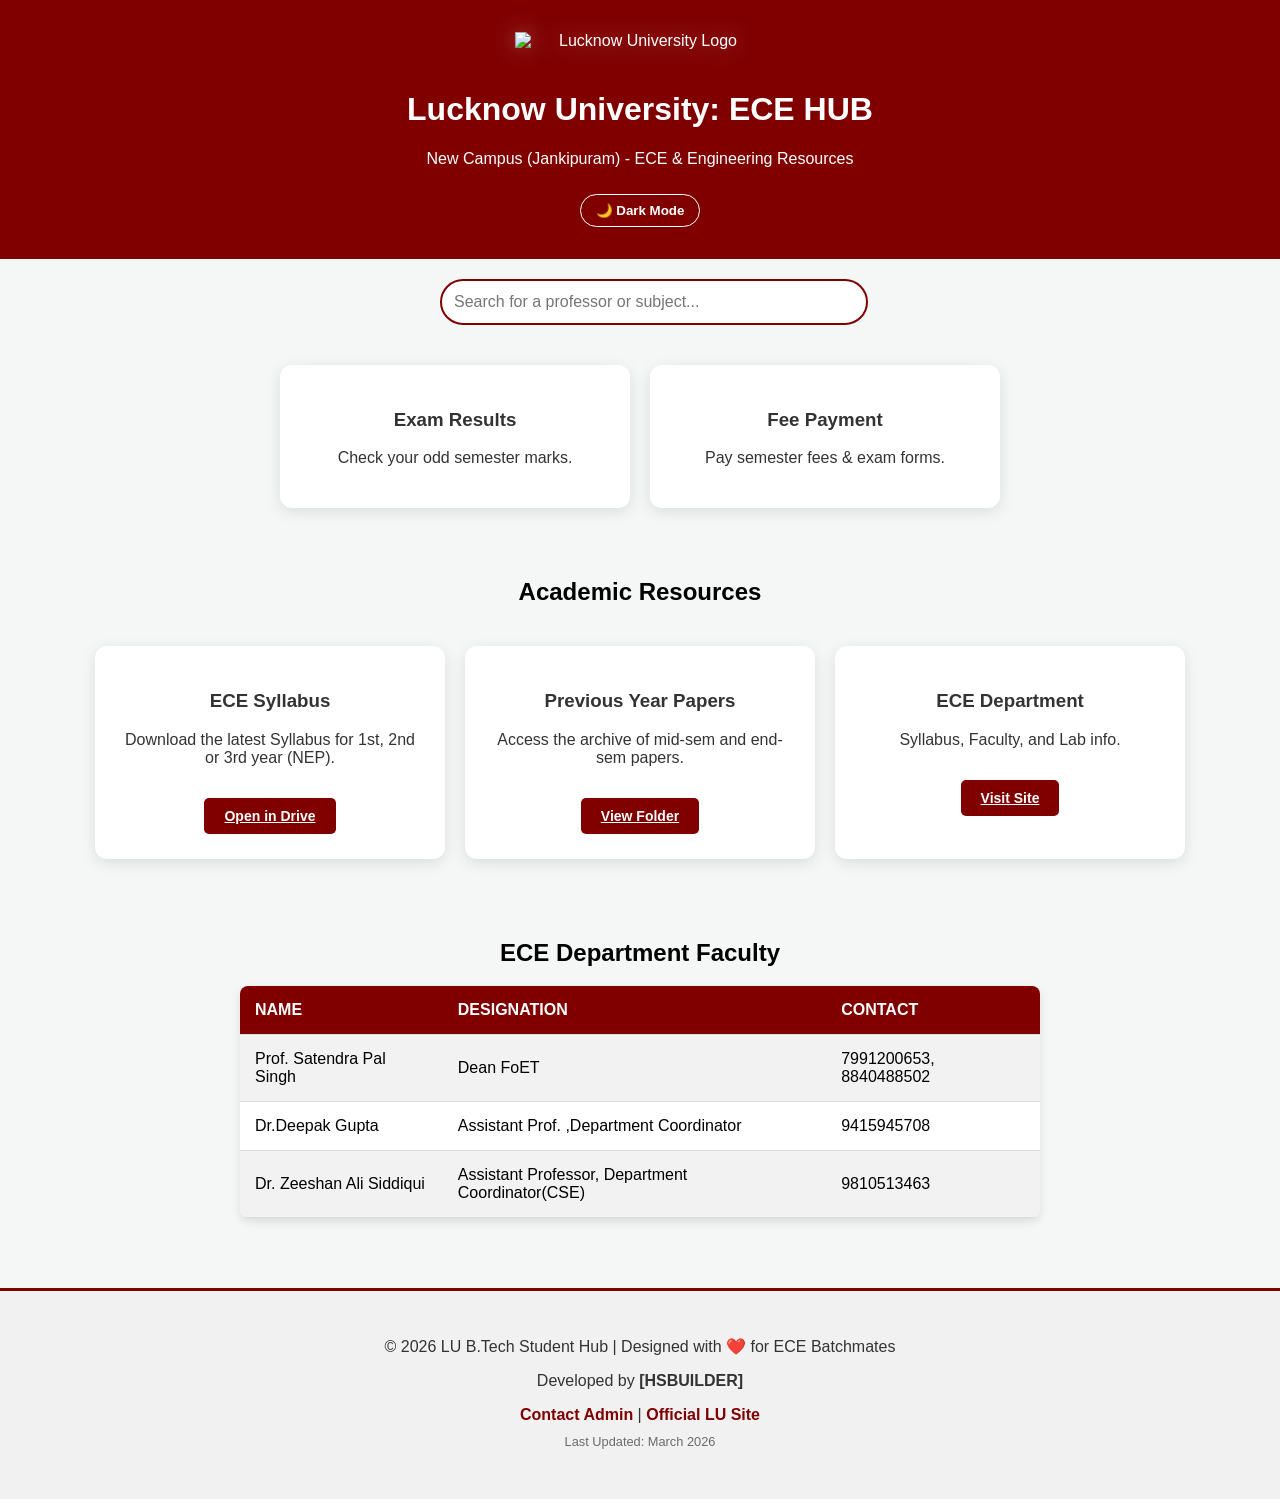
==== index.html @ ec103524 "Rename index.html.html to index.html" ====
<!DOCTYPE html>
<html lang="en">

<head>
    <meta charset="UTF-8">
    <title>LU B.Tech Student Hub</title>
    <link rel="stylesheet" href="style.css">
</head>

<body>
    <header>
        <img src="https://www.lkouniv.ac.in/images/logo.png" alt="Lucknow University Logo" class="logo">
        <div class="header-content">
            <h1>Lucknow University: ECE HUB</h1>
            <p>New Campus (Jankipuram) - ECE & Engineering Resources</p>
            <button id="darkModeToggle" class="mode-btn">🌙 Dark Mode</button>
        </div>
    </header>
    <div class="search-box">
        <input type="text" id="facultySearch" onkeyup="searchFaculty()"
            placeholder="Search for a professor or subject...">
    </div>

    <div class="container">
        <a href="https://result.lkouniv.ac.in/Results/LU_OddResult2026" target="_blank" class="card">
            <h3>Exam Results</h3>
            <p>Check your odd semester marks.</p>
        </a>

        <a href="https://www.lkouniv.ac.in/en/page/online-fee-submission" target="_blank" class="card">
            <h3>Fee Payment</h3>
            <p>Pay semester fees & exam forms.</p>
        </a>
    </div>
        <h2 style="margin-top: 50px;">Academic Resources</h2>
    
    <div class="container">
    <div class="card">
        <h3>ECE Syllabus</h3>
        <p>Download the latest Syllabus for 1st, 2nd or 3rd year (NEP).</p>
        <a href="https://drive.google.com/drive/folders/1yAevvxgpjzPeVfciTK05KrVWSdULSj1s" target="_blank" class="download-btn">Open in Drive</a>
    </div>

    <div class="card">
        <h3>Previous Year Papers</h3>
        <p>Access the archive of mid-sem and end-sem papers.</p>
        <a href="https://drive.google.com/drive/folders/1tp_sFSYl92VbAGQ0ZYNZj0nY1_ay5Yra" target="_blank" class="download-btn">View Folder</a>
    </div>

    <div class="card">
        <h3>ECE Department</h3>
        <p>Syllabus, Faculty, and Lab info.</p>
        <a href="https://udrc.lkouniv.ac.in/Department/DepartmentDetail/History?dept=57" target="_blank" class="download-btn">Visit Site</a>
    </div>
</div>
    <section class="faculty-section">
        <h2>ECE Department Faculty</h2>
        <table>
            <tr>
                <th>NAME</th>
                <th>DESIGNATION</th>
                <th>CONTACT</th>
            </tr>
            <td>Prof. Satendra Pal Singh</td>
            <td>Dean FoET</td>
            <td>7991200653, 8840488502</td>
            </tr>
            <tr>
                <td>Dr.Deepak Gupta</td>
                <td>Assistant Prof.
                    ,Department Coordinator
                </td>
                <td>9415945708</td>
            </tr>
            <tr>
                <td>Dr. Zeeshan Ali Siddiqui</td>
                <td>Assistant Professor, Department Coordinator(CSE)</td>

                <td>9810513463</td>
            </tr>
        </table>
    </section>
    <script src="script.js"></script>
    <footer>
        <div class="footer-content">
            <p>© 2026 LU B.Tech Student Hub | Designed with ❤️ for ECE Batchmates</p>
            <p>Developed by <strong>[HSBUILDER]</strong></p>
            <div class="footer-links">
                <a href="mailto:your-gchsdna@gmail.com">Contact Admin</a> |
                <a href="https://www.lkouniv.ac.in/" target="_blank">Official LU Site</a>
            </div>
            <p style="font-size: 0.8rem; margin-top: 10px; opacity: 0.7;">Last Updated: March 2026</p>
        </div>
        <p id="lastUpdated" style="text-align: center; margin-top: 20px; opacity: 0.6; font-size: 0.9rem;"></p>
    </footer>
</body>

</html>
---- style.css ----
body { font-family: 'Segoe UI', sans-serif; background-color: #f4f7f6; margin: 0; text-align: center; }
header { background: #800000; color: white; padding: 2rem; } /* LU Maroon Color */
.container { display: flex; flex-wrap: wrap; justify-content: center; padding: 20px; }
.card { 
    background: white; border-radius: 12px; flex-direction:column; padding: 25px; margin: 0px;
    width: 300px; text-decoration: none; color: #333;
    box-shadow: 0 4px 15px rgba(0,0,0,0.1); transition: 0.3s;
}
.card:hover { transform: translateY(-5px); box-shadow: 0 8px 16px rgba(0,0,0,0.1); }


.faculty-section {
    margin: 20px auto;
    max-width: 800px;
    padding: 20px;
}

table {
    width: 100%;
    border-collapse: collapse; /* This removes double borders */
    background: white;
    border-radius: 8px;
    overflow: hidden;
    box-shadow: 0 4px 10px rgba(0,0,0,0.1);
}

th, td {
    padding: 15px;
    text-align: left;
    border-bottom: 1px solid #ddd;
}

th {
    background-color: #800000; /* Matching the LU Maroon */
    color: white;
}

tr:hover {
    background-color: #f1f1f1; /* Highlights the row when you hover over it */
}

.search-box {
    margin: 20px auto;
    max-width: 400px;
}

#facultySearch {
    width: 100%;
    padding: 12px;
    border: 2px solid #800000;
    border-radius: 25px; /* Makes it rounded and modern */
    outline: none;
    font-size: 16px;
}

.download-btn {
    display: inline-block;
    margin-top: 15px;
    padding: 10px 20px;
    background-color: #800000;
    color: white;
    border-radius: 5px;
    font-size: 14px;
    font-weight: bold;
}

.card:hover .download-btn {
    background-color: #D4AF37; /* Lightens slightly on hover */
    color:black;
}
/* The Dark Mode Colors */
body.dark-theme {
    background-color: #1a1a1a;
    color: #e0e0e0;
}

body.dark-theme .card {
    background-color: #2d2d2d;
    color: #fff;
    box-shadow: 0 4px 8px rgba(0,0,0,0.5);
}

body.dark-theme table {
    background-color: #2d2d2d;
    color: #fff;
}

body.dark-theme td {
    border-color: #444;
}

/* Styling the button itself */
.mode-btn {
    padding: 8px 15px;
    cursor: pointer;
    border-radius: 20px;
    border: 1px solid white;
    background: transparent;
    color: white;
    font-weight: bold;
    margin-top: 10px;
}
/* Zebra Stripes for Light Mode */
table tr:nth-child(even) {
    background-color: #f9f9f9;
}

/* Zebra Stripes for Dark Mode */
body.dark-theme table tr:nth-child(even) {
    background-color: #252525; /* Slightly lighter than the base dark background */
}

/* Hover effect to highlight the specific row you are looking at */
table tr:hover {
    background-color: #fff4f4 !important; /* Light maroon tint for light mode */
}

body.dark-theme table tr:hover {
    background-color: #3d1a1a !important; /* Deep maroon tint for dark mode */
}
.logo {
    width: 250px; /* Adjust size as needed */
    height: auto;
    margin-bottom: 20px;
    filter: drop-shadow(0 0 10px rgba(255,255, 255, 0.3))saturate(1.2)contrast(1.1); /* Subtle Gold Glow */
    transition: transform 0.3s ease;
}

.logo:hover {
    transform: scale(1.1); /* Slight larger zoom on hover */
}

/* Ensure the header text stays centered with the logo */
header {
    display: flex;
    flex-direction: column;
    align-items: center;
    text-align: center;
}
/* Responsive Design for Mobile */
@media (max-width: 600px) {
    header {
        flex-direction: column; /* Stack vertically on phones */
        padding: 20px;
    }

    .logo {
        width: 120px; /* Slightly smaller for mobile screens */
    }

    h1 {
        font-size: 1.5rem; /* Shrink text so it doesn't wrap weirdly */
    }
}
/* Add this to style.css for better table readability */
table tr:nth-child(even) {
    background-color: rgba(0, 0, 0, 0.05);
}

body.dark-theme table tr:nth-child(even) {
    background-color: rgba(255, 255, 255, 0.05);
}
footer {
    background-color: #f1f1f1;
    color: #333;
    padding: 30px 10px;
    margin-top: 50px;
    border-top: 3px solid #800000;
}

.footer-links a {
    color: #800000;
    text-decoration: none;
    font-weight: bold;
}

/* Dark Mode Footer Adjustments */
body.dark-theme footer {
    background-color: #1a1a1a;
    color: #e0e0e0;
    border-top: 3px solid #D4AF37; /* Gold border in dark mode */
}

body.dark-theme .footer-links a {
    color: #D4AF37;
}
.container {
    display: flex;
    flex-wrap: wrap;
    justify-content: center; /* This keeps them centered */
    align-items: stretch;
    gap: 20px;
    padding: 20px;
    max-width: 1200px; /* Prevents the row from getting too wide */
    margin: 0 auto;
}
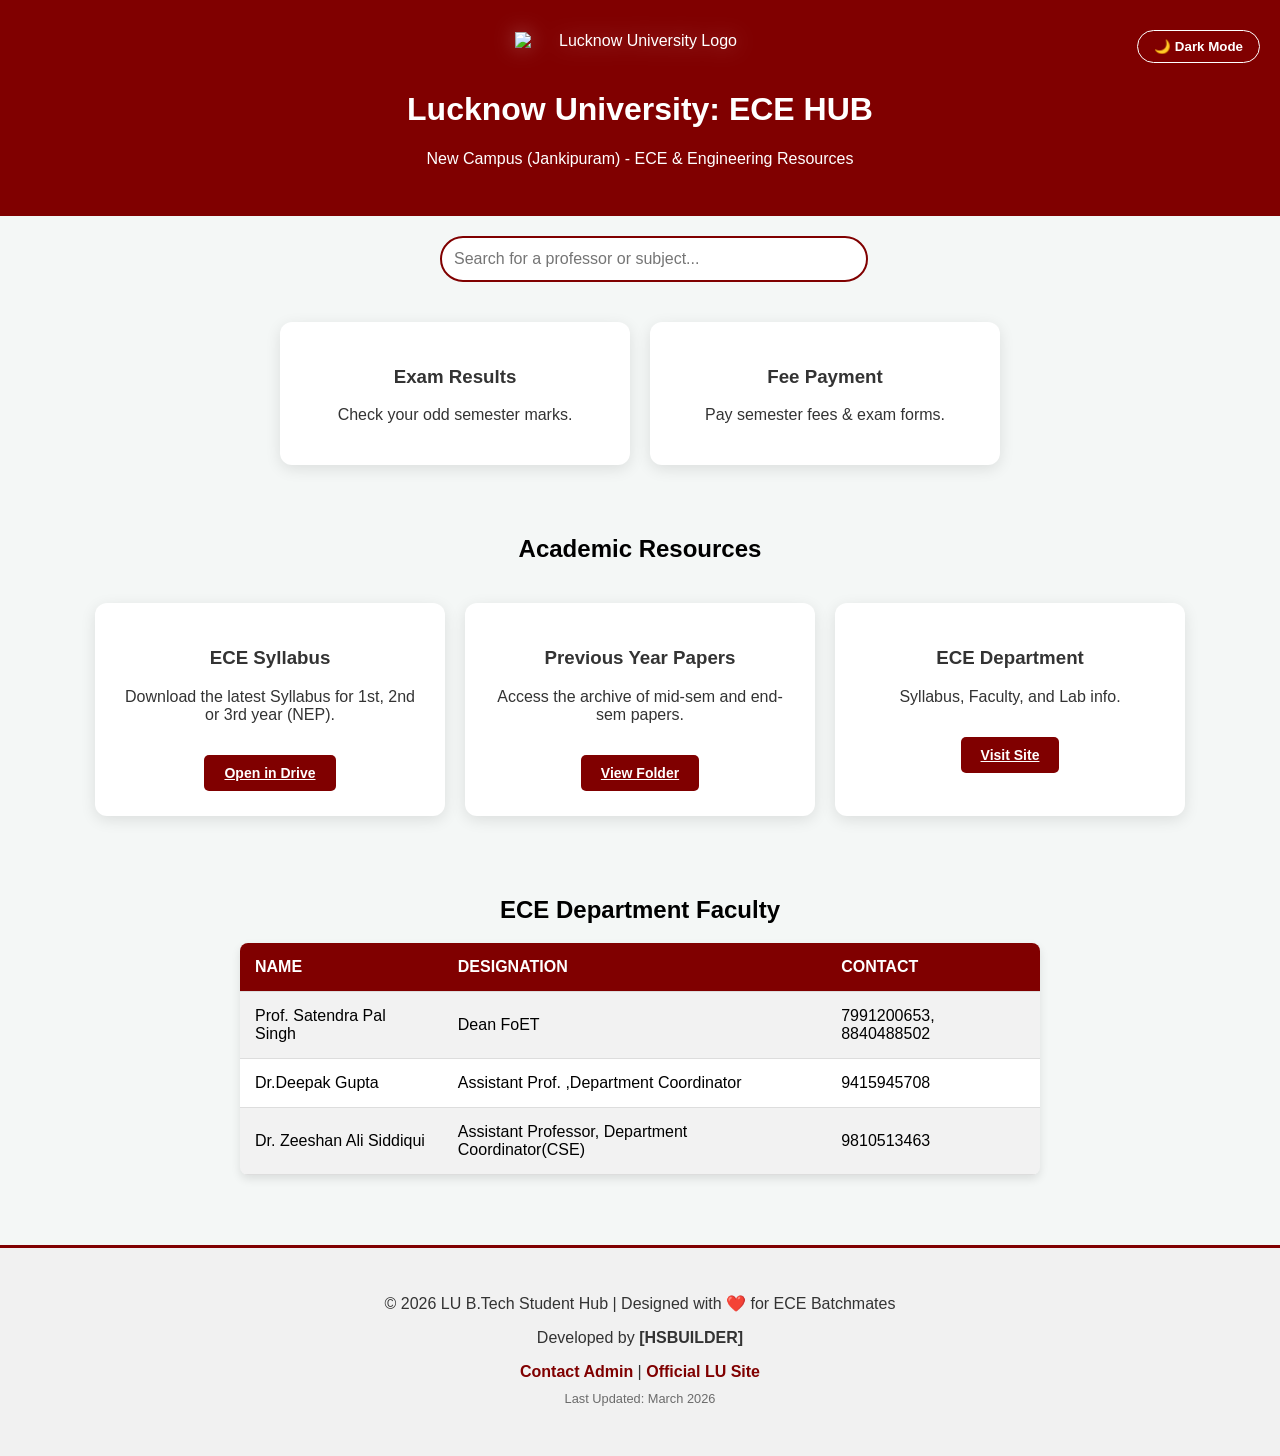
==== commit 4dacbdb2: "fixed the broken link of download syllabus button" ====
--- a/index.html
+++ b/index.html
@@ -38,7 +38,7 @@
     <div class="card">
         <h3>ECE Syllabus</h3>
         <p>Download the latest Syllabus for 1st, 2nd or 3rd year (NEP).</p>
-        <a href="https://drive.google.com/drive/folders/1yAevvxgpjzPeVfciTK05KrVWSdULSj1s" target="_blank" class="download-btn">Open in Drive</a>
+        <a href="https://drive.google.com/drive/folders/1yAevvxgpjzPeVFciTK05KrVWSdULSj1s?usp=drive_link" target="_blank" class="download-btn">Open in Drive</a>
     </div>
 
     <div class="card">
--- a/style.css
+++ b/style.css
@@ -91,7 +91,7 @@
 
 /* Styling the button itself */
 .mode-btn {
-    padding: 8px 15px;
+    padding: 0.5rem 1rem;
     cursor: pointer;
     border-radius: 20px;
     border: 1px solid white;
@@ -99,6 +99,11 @@
     color: white;
     font-weight: bold;
     margin-top: 10px;
+    flex-direction:column;
+    align-items:center;
+    position:absolute;
+   right:20px;
+    top:20px;
 }
 /* Zebra Stripes for Light Mode */
 table tr:nth-child(even) {
@@ -193,4 +198,4 @@
     padding: 20px;
     max-width: 1200px; /* Prevents the row from getting too wide */
     margin: 0 auto;
-}+}
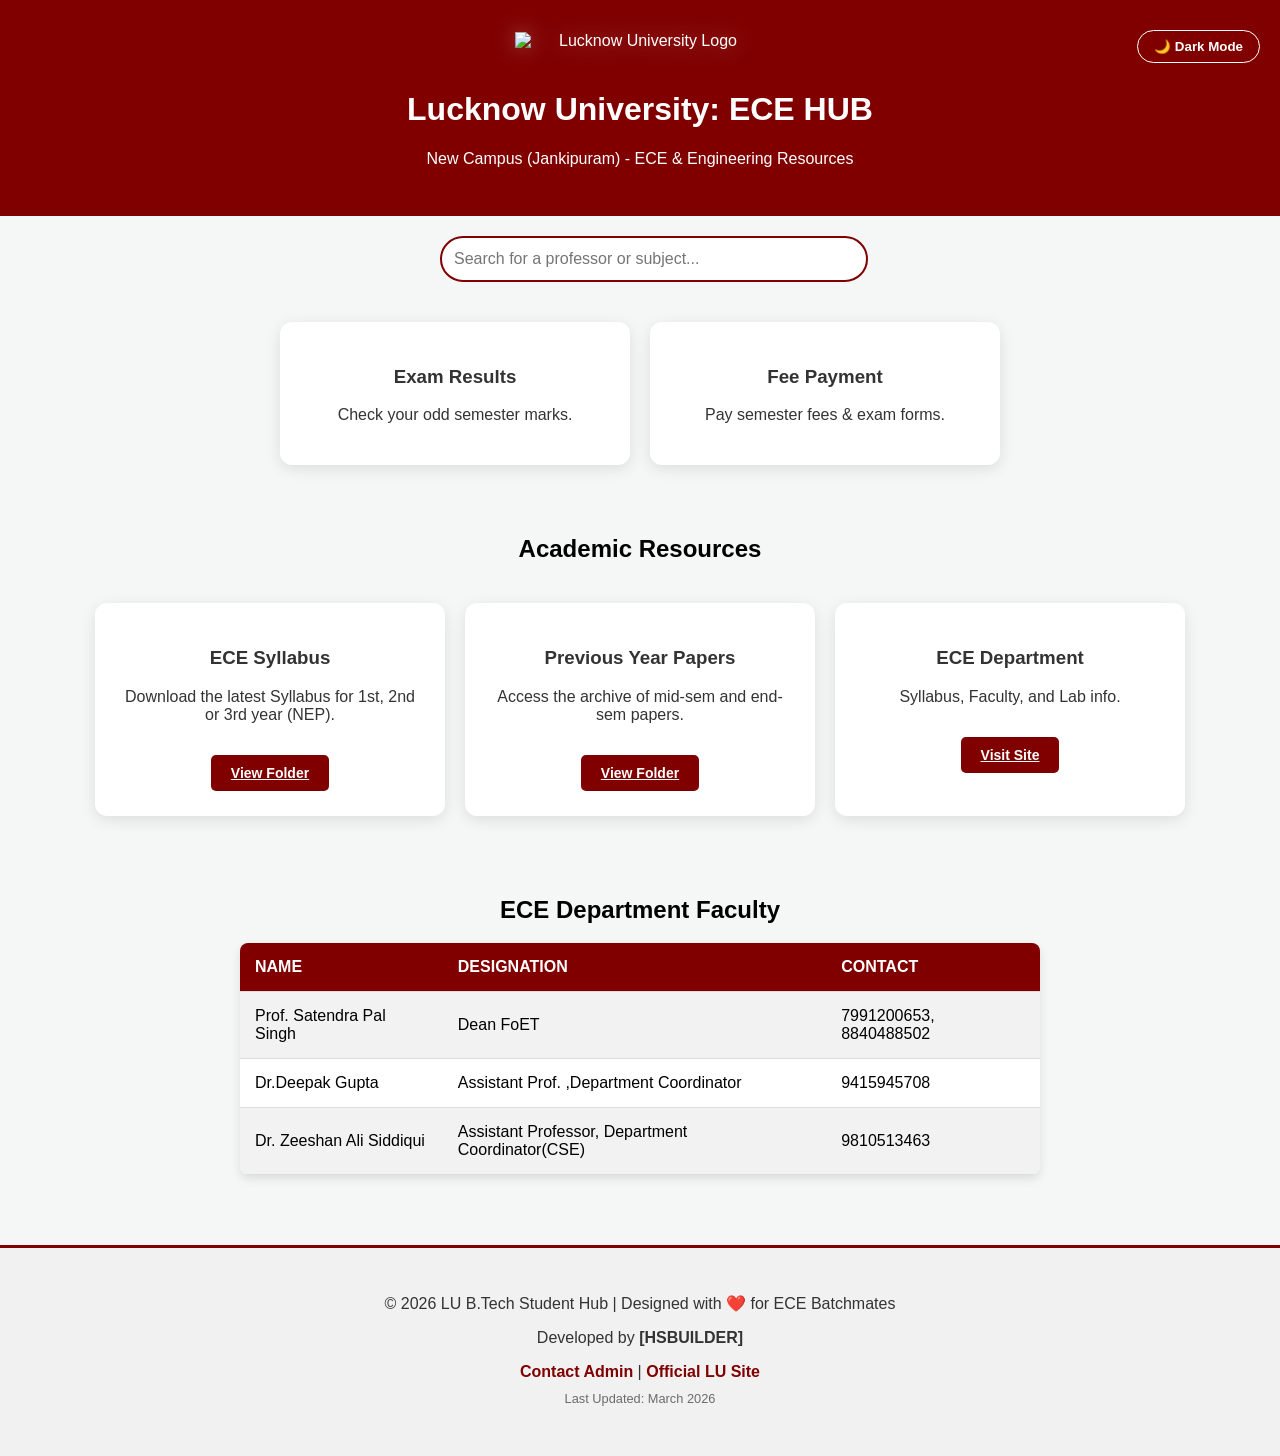
==== commit d5e5ac76: "Update index.html" ====
--- a/index.html
+++ b/index.html
@@ -38,7 +38,7 @@
     <div class="card">
         <h3>ECE Syllabus</h3>
         <p>Download the latest Syllabus for 1st, 2nd or 3rd year (NEP).</p>
-        <a href="https://drive.google.com/drive/folders/1yAevvxgpjzPeVFciTK05KrVWSdULSj1s?usp=drive_link" target="_blank" class="download-btn">Open in Drive</a>
+        <a href="https://drive.google.com/drive/folders/1S0l_VDk9NfVP8IA-T99jig12yUti4e4m?usp=sharing" target="_blank" class="download-btn">View Folder</a>
     </div>
 
     <div class="card">
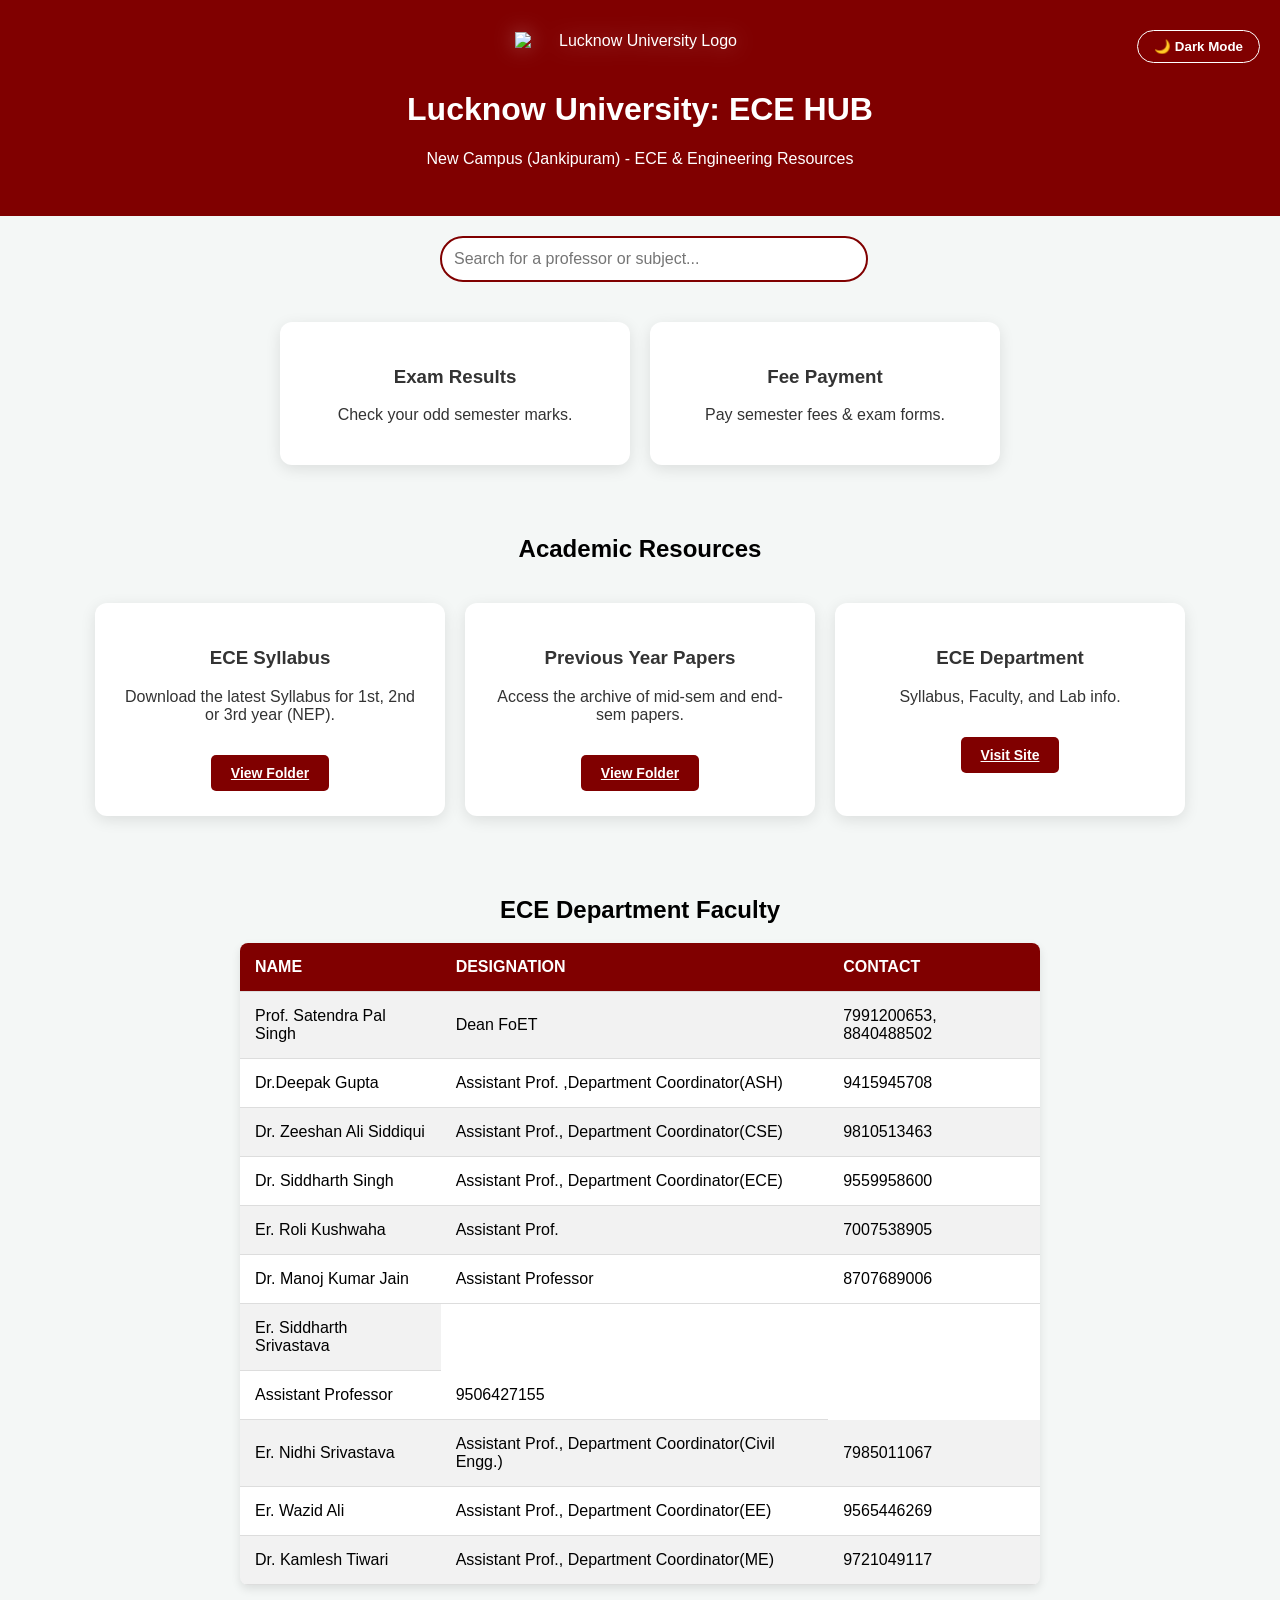
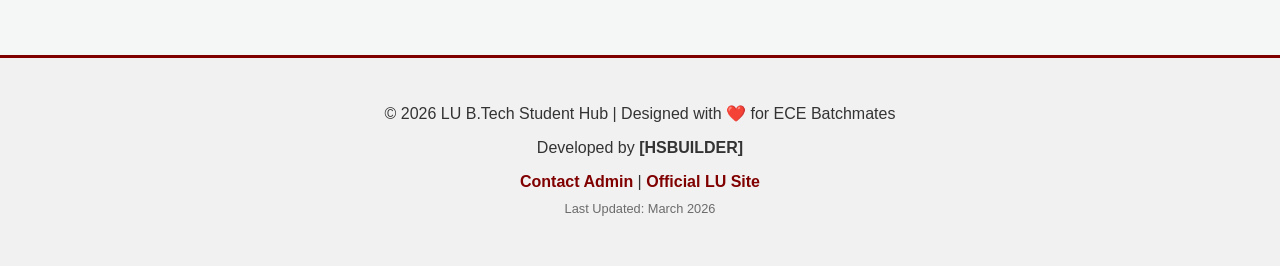
==== commit 1b5f3fda: "Faculty Members added" ====
--- a/index.html
+++ b/index.html
@@ -68,15 +68,50 @@
             <tr>
                 <td>Dr.Deepak Gupta</td>
                 <td>Assistant Prof.
-                    ,Department Coordinator
+                    ,Department Coordinator(ASH)
                 </td>
                 <td>9415945708</td>
             </tr>
             <tr>
                 <td>Dr. Zeeshan Ali Siddiqui</td>
-                <td>Assistant Professor, Department Coordinator(CSE)</td>
-
+                <td>Assistant Prof., Department Coordinator(CSE)</td>
                 <td>9810513463</td>
+            </tr>
+            <tr>
+                <td>Dr. Siddharth Singh</td>
+                <td>Assistant Prof.,
+                Department Coordinator(ECE)</td>
+                <td>9559958600</td>
+            </tr>
+            <tr>
+                <td>Er. Roli Kushwaha</td>
+                <td>Assistant Prof.</td>
+                <td>7007538905</td>
+            </tr>
+            <tr>
+            <td>Dr. Manoj Kumar Jain</td>
+            <td>Assistant Professor</td>
+            <td>8707689006</td>
+        </tr>
+            <tr>
+                <td>Er. Siddharth Srivastava</tr>
+                <td>Assistant Professor</td>
+                 <td>9506427155</td>
+            </tr>
+            <tr>
+            <td>Er. Nidhi Srivastava</td>
+            <td>Assistant Prof., Department Coordinator(Civil Engg.)</td>
+            <td>7985011067</td>
+            </tr>
+            <tr>
+            <td>Er. Wazid Ali</td>
+             <td>Assistant Prof., Department Coordinator(EE)</td>
+             <td>9565446269</td>
+            </tr>
+            <tr>
+            <td>Dr. Kamlesh Tiwari</td>
+            <td>Assistant Prof., Department Coordinator(ME)</td>
+            <td>9721049117</td>
             </tr>
         </table>
     </section>
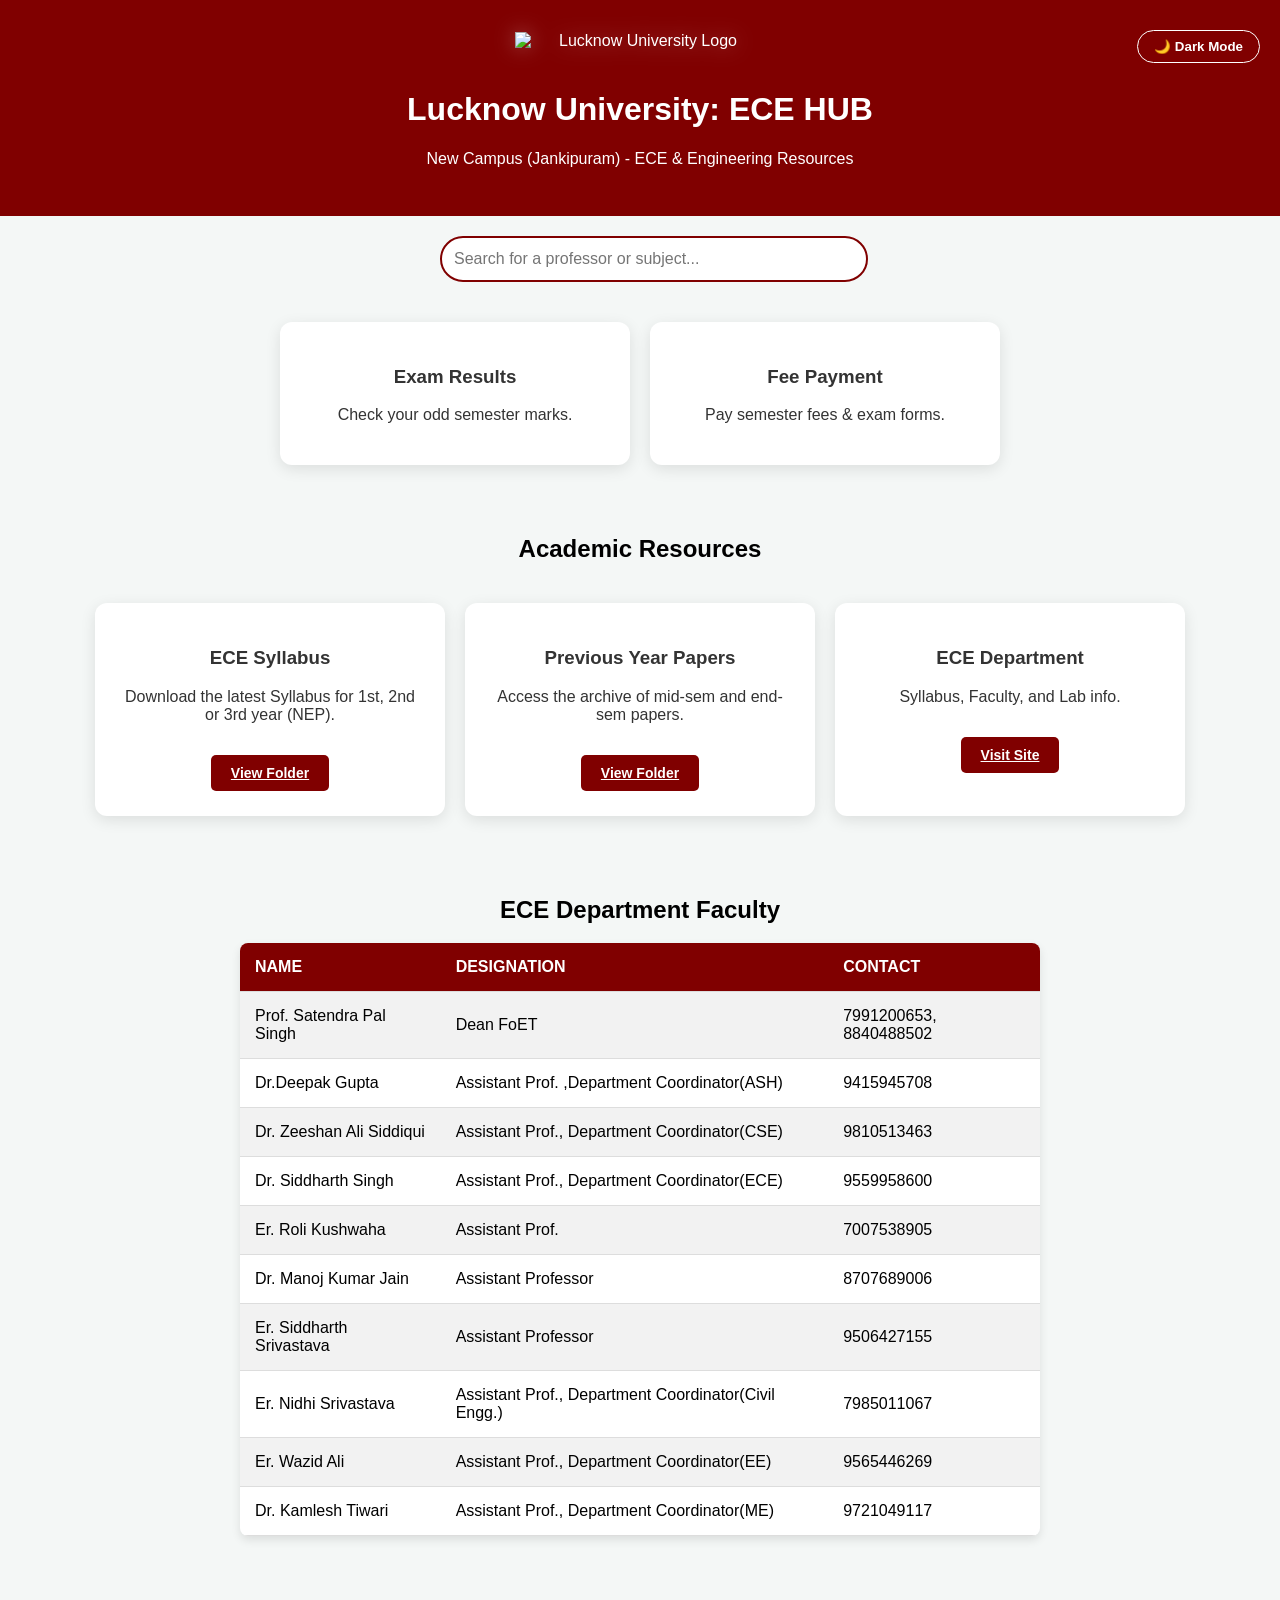
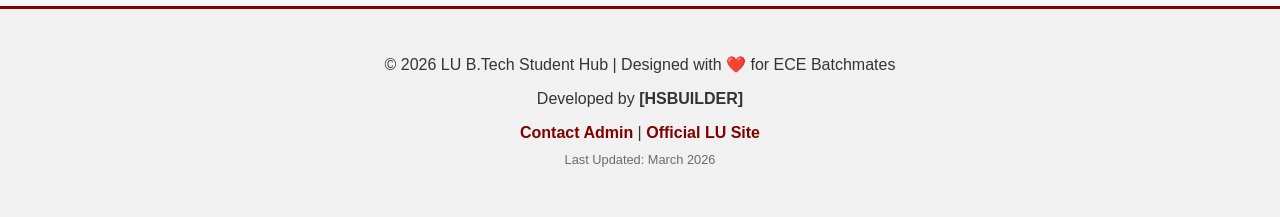
==== commit 8a830904: "Syntax error fixed" ====
--- a/index.html
+++ b/index.html
@@ -94,7 +94,7 @@
             <td>8707689006</td>
         </tr>
             <tr>
-                <td>Er. Siddharth Srivastava</tr>
+                <td>Er. Siddharth Srivastava</td>
                 <td>Assistant Professor</td>
                  <td>9506427155</td>
             </tr>
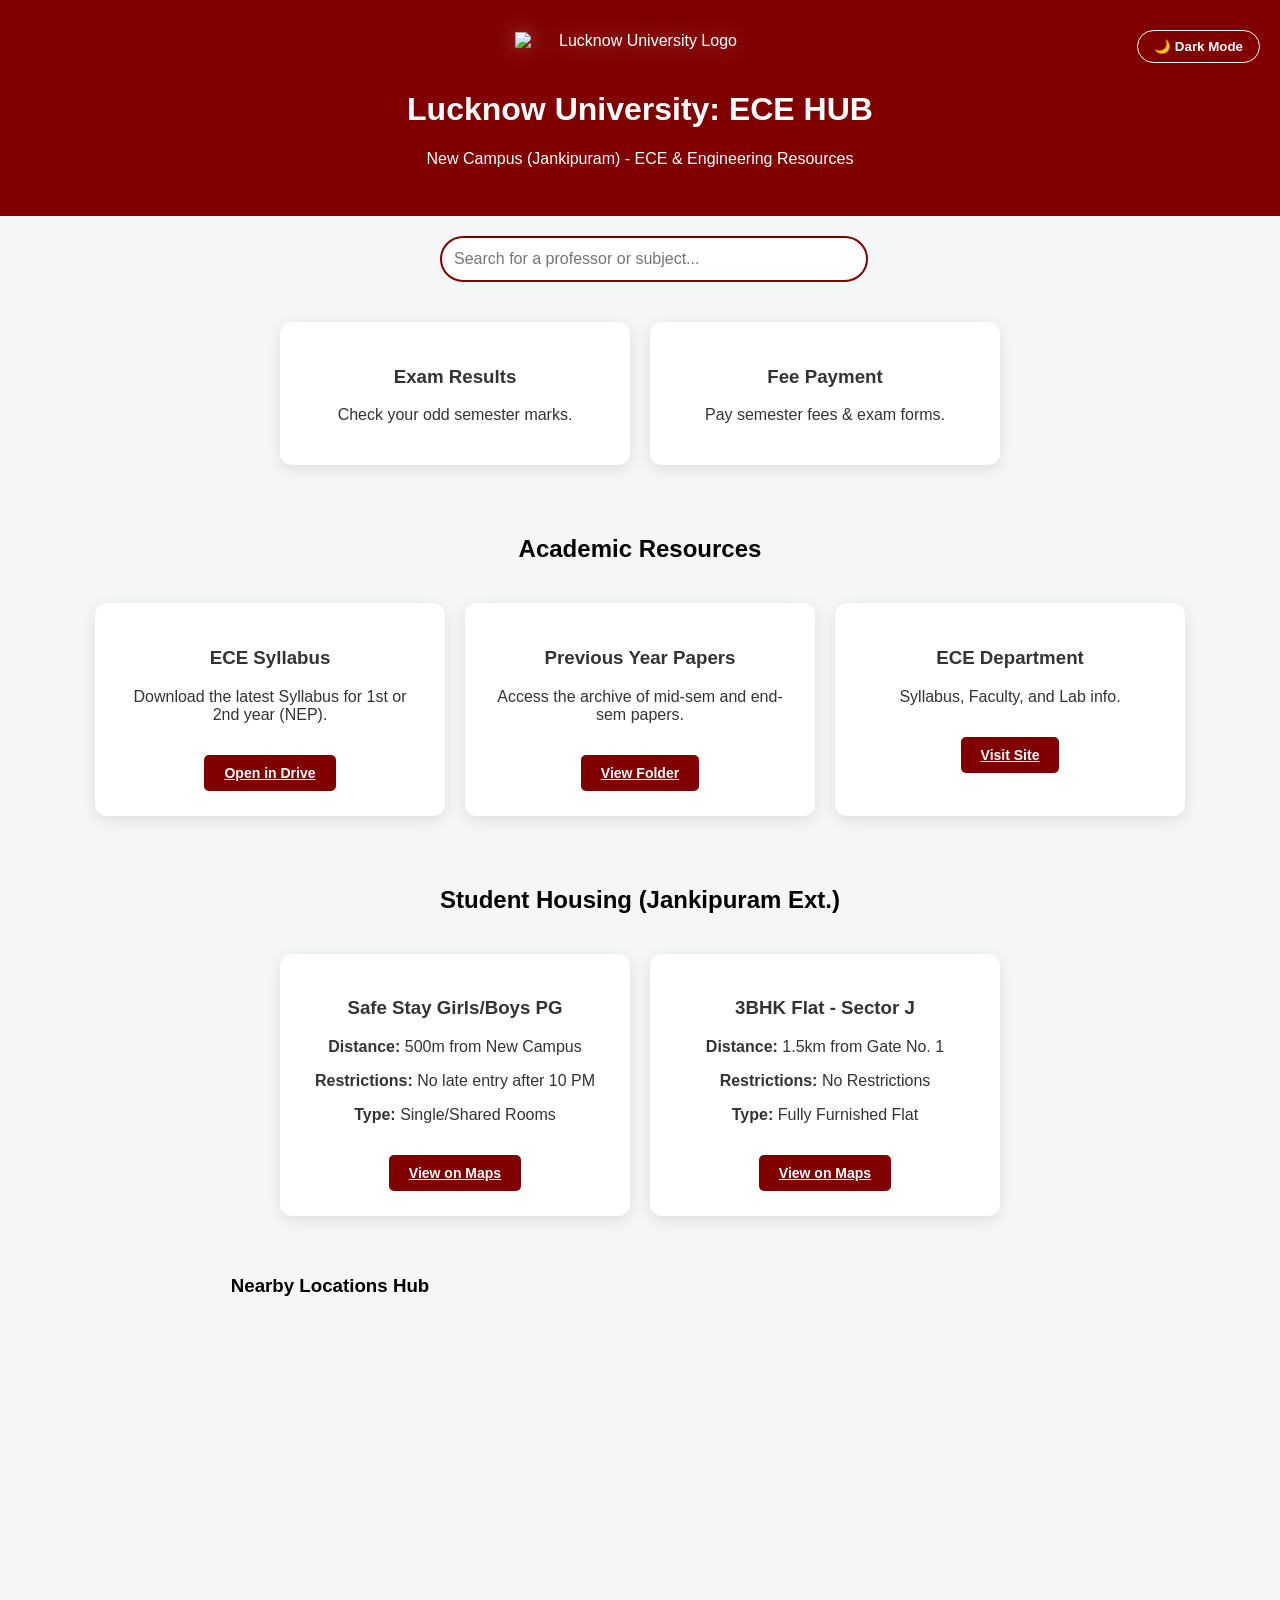
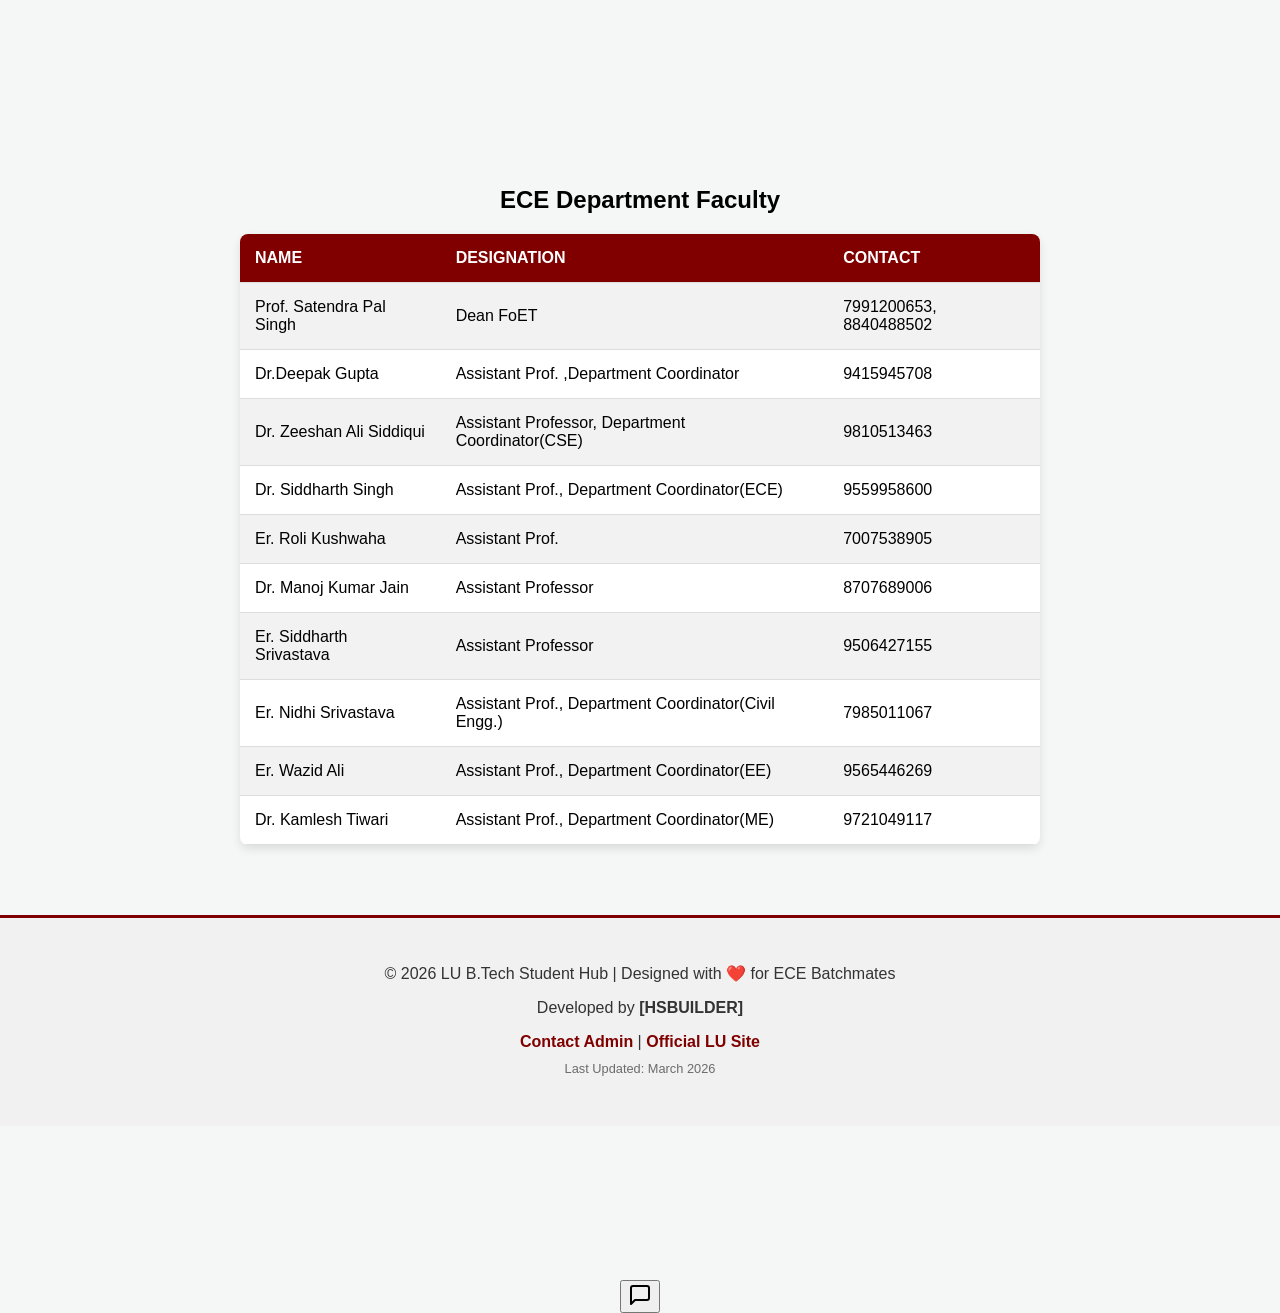
==== commit adecdff5: "Update index.html" ====
--- a/index.html
+++ b/index.html
@@ -37,8 +37,8 @@
     <div class="container">
     <div class="card">
         <h3>ECE Syllabus</h3>
-        <p>Download the latest Syllabus for 1st, 2nd or 3rd year (NEP).</p>
-        <a href="https://drive.google.com/drive/folders/1S0l_VDk9NfVP8IA-T99jig12yUti4e4m?usp=sharing" target="_blank" class="download-btn">View Folder</a>
+        <p>Download the latest Syllabus for 1st or 2nd year (NEP).</p>
+        <a href="https://drive.google.com/drive/folders/1S0l_VDk9NfVP8IA-T99jig12yUti4e4m?usp=sharing" target="_blank" class="download-btn">Open in Drive</a>
     </div>
 
     <div class="card">
@@ -53,8 +53,32 @@
         <a href="https://udrc.lkouniv.ac.in/Department/DepartmentDetail/History?dept=57" target="_blank" class="download-btn">Visit Site</a>
     </div>
 </div>
+<h2 style="margin-top: 50px;">Student Housing (Jankipuram Ext.)</h2>
+<div class="container housing-grid">
+    <div class="card">
+        <h3>Safe Stay Girls/Boys PG</h3>
+        <p><strong>Distance:</strong> 500m from New Campus</p>
+        <p><strong>Restrictions:</strong> No late entry after 10 PM</p>
+        <p><strong>Type:</strong> Single/Shared Rooms</p>
+        <a href="https://maps.app.goo.gl/YOUR_MAPS_LINK" target="_blank" class="download-btn">View on Maps</a>
+    </div>
+
+    <div class="card">
+        <h3>3BHK Flat - Sector J</h3>
+        <p><strong>Distance:</strong> 1.5km from Gate No. 1</p>
+        <p><strong>Restrictions:</strong> No Restrictions</p>
+        <p><strong>Type:</strong> Fully Furnished Flat</p>
+        <a href="https://maps.app.goo.gl/YOUR_MAPS_LINK" target="_blank" class="download-btn">View on Maps</a>
+    </div>
+</div>
+
+<div class="container map-section">
+    <h3>Nearby Locations Hub</h3>
+    <iframe src="https://www.google.com/maps/embed?pb=!1m16!1m12!1m3!1d28455.566089132193!2d80.92393168745684!3d26.9369339089299!2m3!1f0!2f0!3f0!3m2!1i1024!2i768!4f13.1!2m1!1suniversity%20of%20lucknow%20second%20campus!5e0!3m2!1sen!2sin!4v1775479936055!5m2!1sen!2sin" width="600" height="450" style="border:0;" allowfullscreen="" loading="lazy" referrerpolicy="no-referrer-when-downgrade"></iframe>
+</div>
     <section class="faculty-section">
         <h2>ECE Department Faculty</h2>
+        <div class="table-slider-container">
         <table>
             <tr>
                 <th>NAME</th>
@@ -68,16 +92,17 @@
             <tr>
                 <td>Dr.Deepak Gupta</td>
                 <td>Assistant Prof.
-                    ,Department Coordinator(ASH)
+                    ,Department Coordinator
                 </td>
                 <td>9415945708</td>
             </tr>
             <tr>
                 <td>Dr. Zeeshan Ali Siddiqui</td>
-                <td>Assistant Prof., Department Coordinator(CSE)</td>
+                <td>Assistant Professor, Department Coordinator(CSE)</td>
+
                 <td>9810513463</td>
             </tr>
-            <tr>
+             <tr>
                 <td>Dr. Siddharth Singh</td>
                 <td>Assistant Prof.,
                 Department Coordinator(ECE)</td>
@@ -114,6 +139,8 @@
             <td>9721049117</td>
             </tr>
         </table>
+        </table>
+        </div>
     </section>
     <script src="script.js"></script>
     <footer>
@@ -128,6 +155,25 @@
         </div>
         <p id="lastUpdated" style="text-align: center; margin-top: 20px; opacity: 0.6; font-size: 0.9rem;"></p>
     </footer>
+    <!-- Floating Chat Widget Container -->
+<div id="chat-widget-container" class="chat-closed">
+  <!-- The actual chat window (Iframe) -->
+  <div id="chat-window">
+    <iframe 
+      src="https://lu-ece.vercel.app/chat" 
+      frameborder="0" 
+      allow="microphone; camera"
+    ></iframe>
+  </div>
+
+  <!-- The Floating Button Clicked by the User -->
+  <button id="chat-toggle-btn" onclick="toggleChat()">
+    <!-- Simple Chat Icon (SVG) -->
+    <svg width="24" height="24" viewBox="0 0 24 24" fill="none" stroke="currentColor" stroke-width="2" stroke-linecap="round" stroke-linejoin="round">
+      <path d="M21 15a2 2 0 0 1-2 2H7l-4 4V5a2 2 0 0 1 2-2h14a2 2 0 0 1 2 2z"></path>
+    </svg>
+  </button>
+</div>
 </body>
 
 </html>
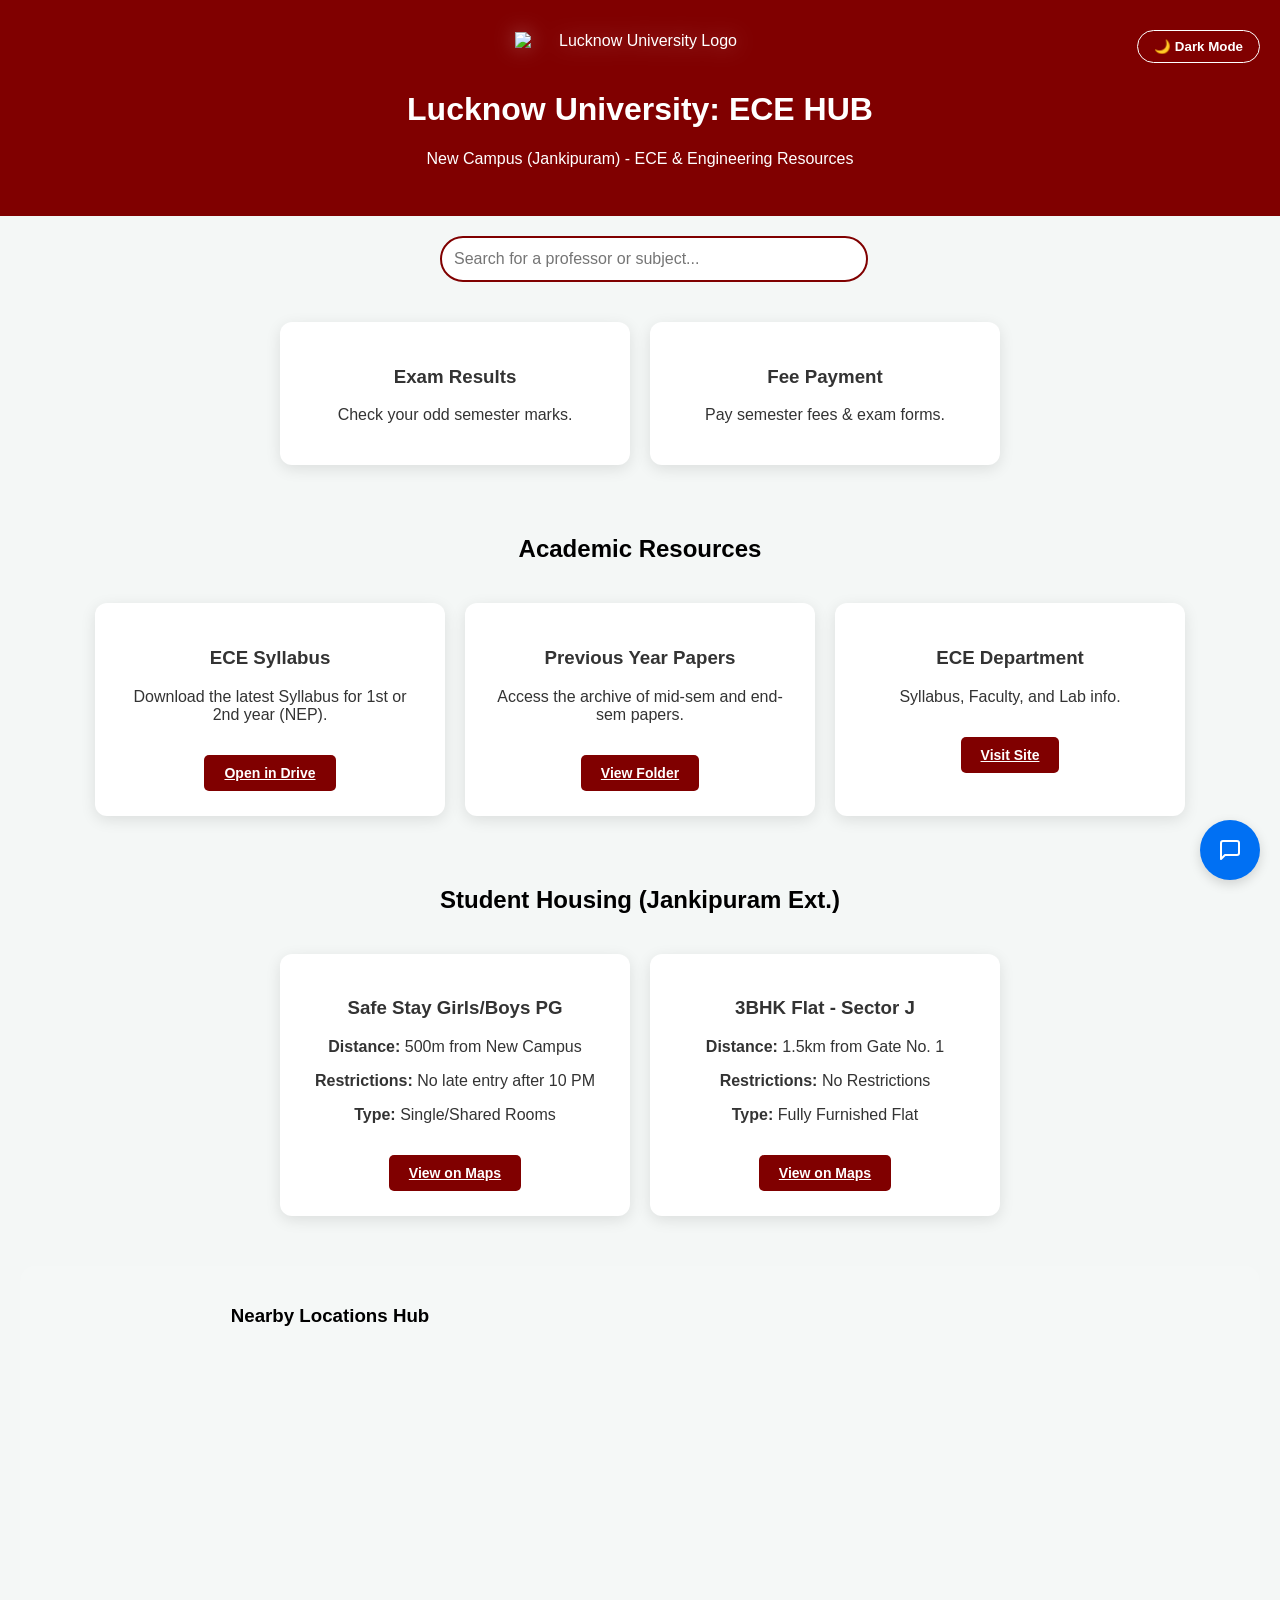
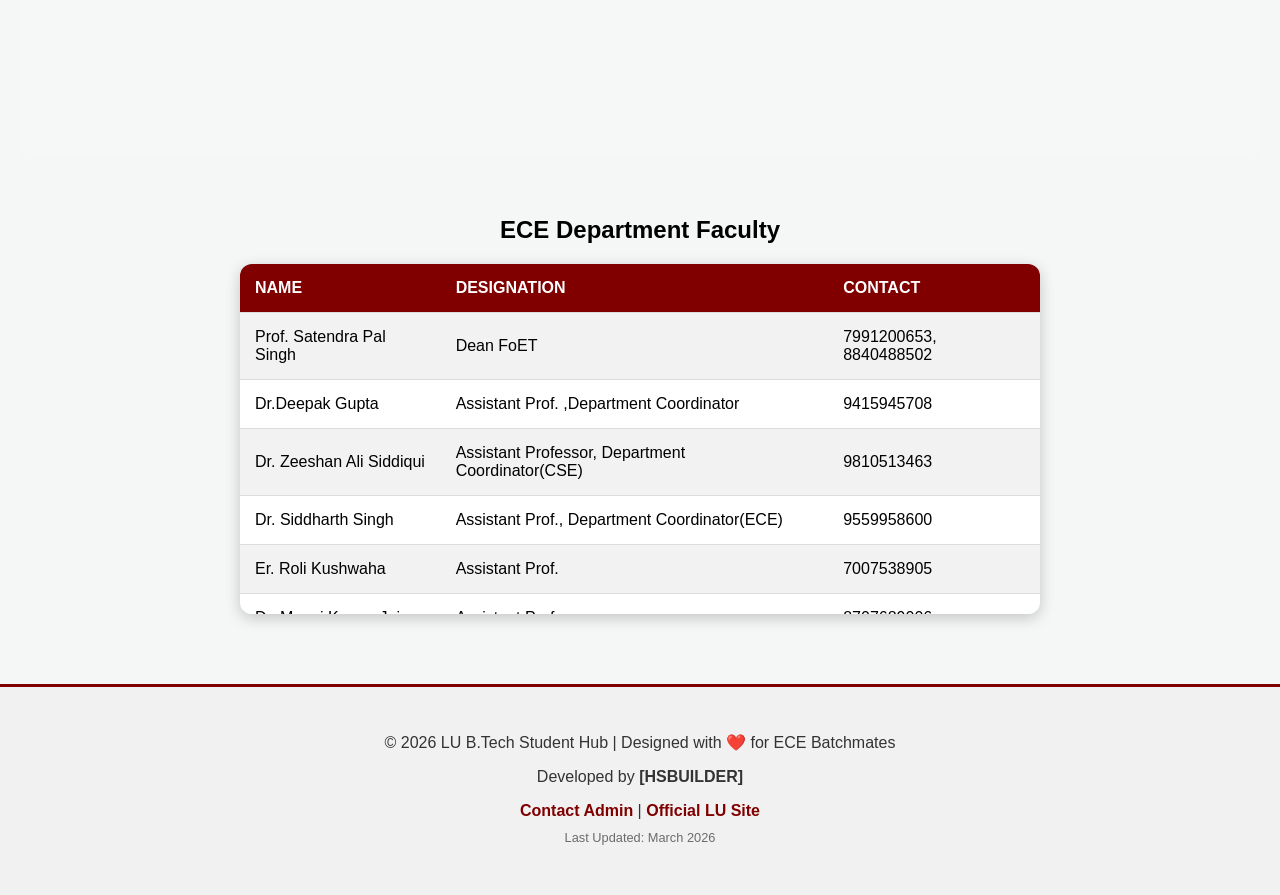
==== commit b48b5d98: "Update index.html" ====
--- a/index.html
+++ b/index.html
@@ -3,6 +3,7 @@
 
 <head>
     <meta charset="UTF-8">
+    <meta name="viewport content=width=device-width, initial-scale=1.0">
     <title>LU B.Tech Student Hub</title>
     <link rel="stylesheet" href="style.css">
 </head>
--- a/style.css
+++ b/style.css
@@ -91,7 +91,7 @@
 
 /* Styling the button itself */
 .mode-btn {
-    padding: 0.5rem 1rem;
+      padding: 0.5rem 1rem;
     cursor: pointer;
     border-radius: 20px;
     border: 1px solid white;
@@ -199,3 +199,107 @@
     max-width: 1200px; /* Prevents the row from getting too wide */
     margin: 0 auto;
 }
+.housing-grid {
+    display:flex;
+    flex-wrap:wrap;
+    justify-content:
+    grid-template-columns: repeat(auto-fit, minmax(280px, 1fr));
+    gap: 20px;
+}
+
+.map-section {
+    margin-top: 30px;
+    padding: 20px;
+    background: rgba(255, 255, 255, 0.1);
+    border-radius: 15px;
+}
+
+/* Ensure images or maps don't break on mobile */
+iframe {
+    max-width: 100%;
+}
+/* Container positioned at bottom right */
+#chat-widget-container {
+  position: fixed;
+  bottom: 20px;
+  right: 20px;
+  z-index: 9999; /* Ensures it stays on top of all content */
+  font-family: sans-serif;
+}
+
+/* The Action Floating Button */
+#chat-toggle-btn {
+  width: 60px;
+  height: 60px;
+  border-radius: 50%;
+  background-color: #0070f3; /* Adjust to match your theme color */
+  color: white;
+  border: none;
+  cursor: pointer;
+  box-shadow: 0 4px 12px rgba(0,0,0,0.15);
+  display: flex;
+  align-items: center;
+  justify-content: center;
+  transition: transform 0.2s ease;
+  float: right;
+}
+
+#chat-toggle-btn:hover {
+  transform: scale(1.05);
+}
+
+/* The Chat Box holding the Iframe */
+#chat-window {
+  width: 380px;
+  height: 600px;
+  max-height: 80vh; /* Prevents overflow on small screens */
+  background: white;
+  border-radius: 12px;
+  box-shadow: 0 8px 24px rgba(0,0,0,0.2);
+  margin-bottom: 15px;
+  overflow: hidden;
+  transition: all 0.3s cubic-bezier(0.16, 1, 0.3, 1);
+  transform-origin: bottom right;
+}
+
+#chat-window iframe {
+  width: 100%;
+  height: 100%;
+}
+
+/* State Management Styles (Open vs Closed) */
+.chat-closed #chat-window {
+  opacity: 0;
+  transform: scale(0.5);
+  pointer-events: none;
+  height: 0;
+  width: 0;
+  margin-bottom: 0;
+}
+
+.chat-open #chat-window {
+  opacity: 1;
+  transform: scale(1);
+  pointer-events: auto;
+}
+/* This restricts the table height and handles the scrolling */
+.table-slider-container {
+  max-height: 350px; /* Limits the viewable box to roughly 5 faculty rows */
+  overflow-y: auto;  /* Adds the scroll bar on the right automatically */
+  border-radius: 12px; /* Smooth corners matching your container design */
+  box-shadow: 0 4px 15px rgba(0, 0, 0, 0.2); /* Gives it depth */
+}
+
+/* Optional: Smooth out the scrollbar styling for a cleaner dark theme look */
+.table-slider-container::-webkit-scrollbar {
+  width: 8px;
+}
+
+.table-slider-container::-webkit-scrollbar-track {
+  background: #1e1e1e; /* Dark track matching your background */
+}
+
+.table-slider-container::-webkit-scrollbar-thumb {
+  background: #E03E1D; /* Uses your theme's orange accent color for the scrollbar handle */
+  border-radius: 4px;
+}
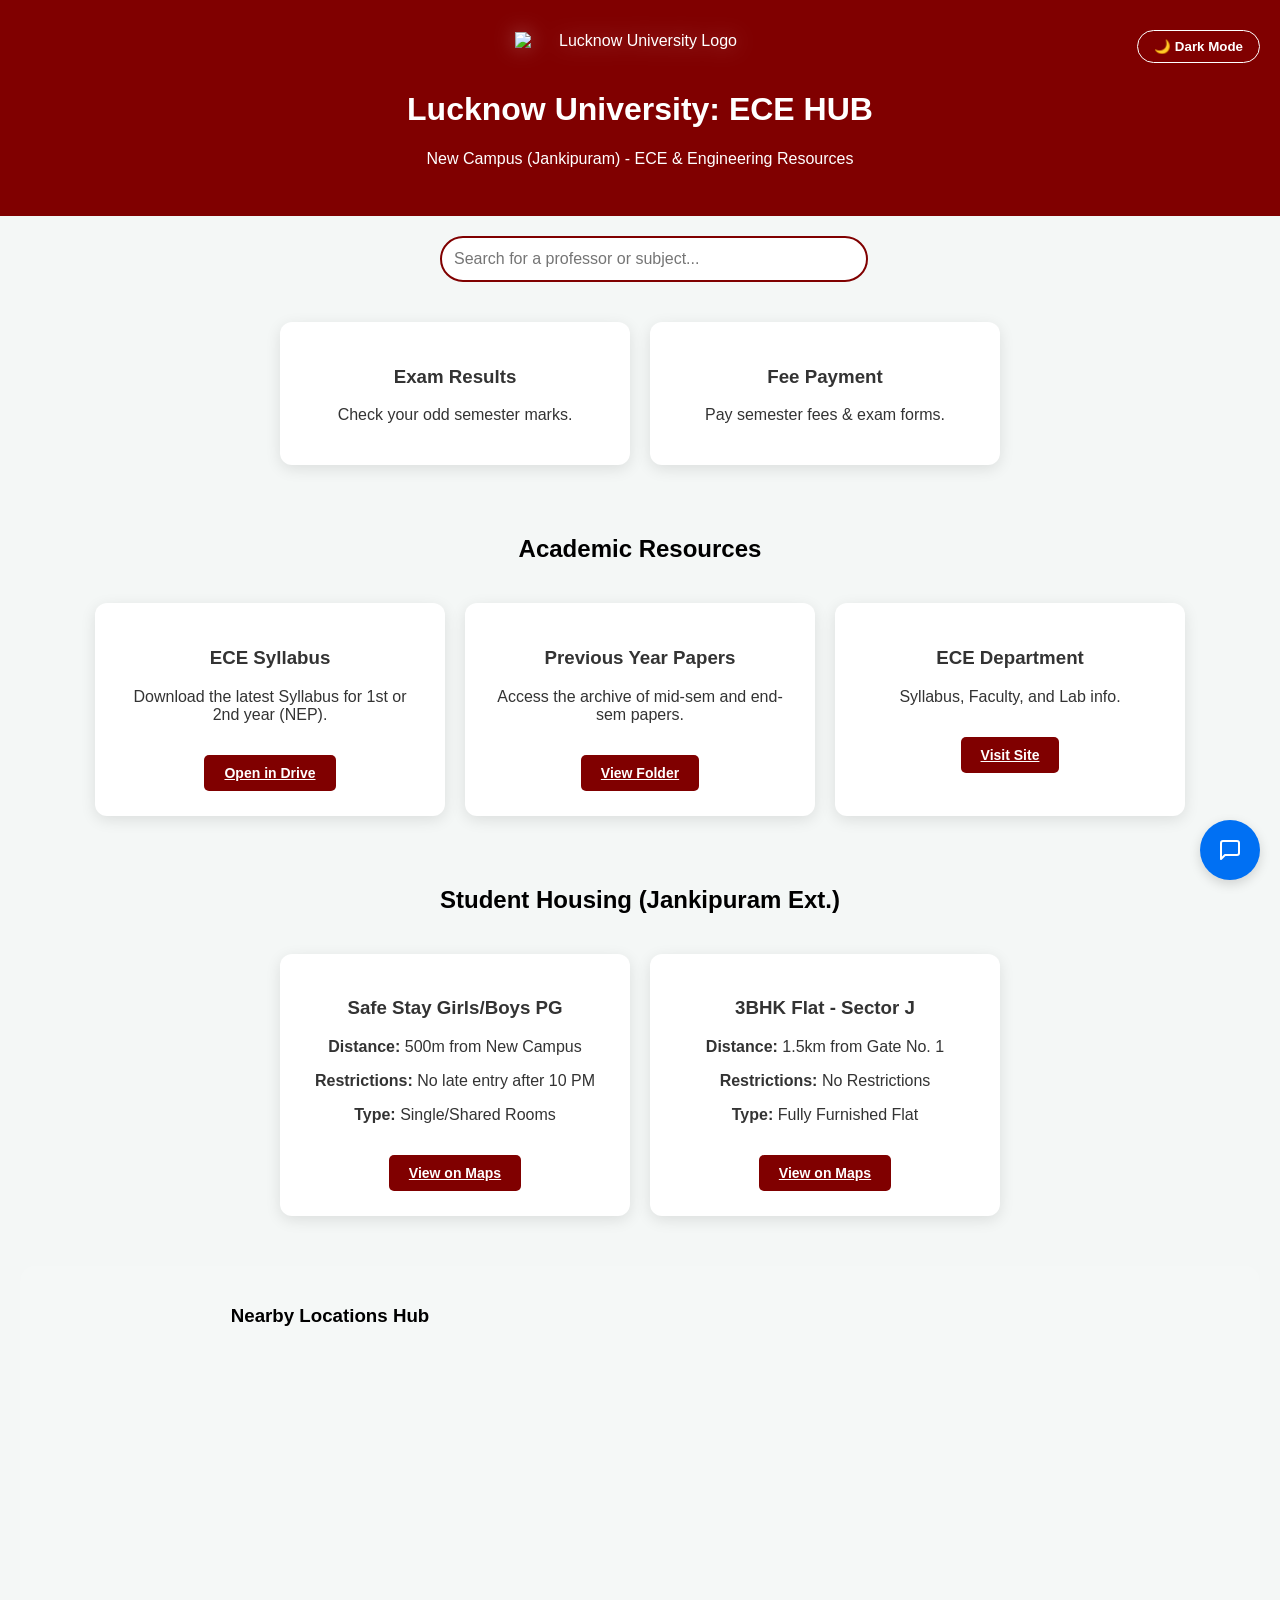
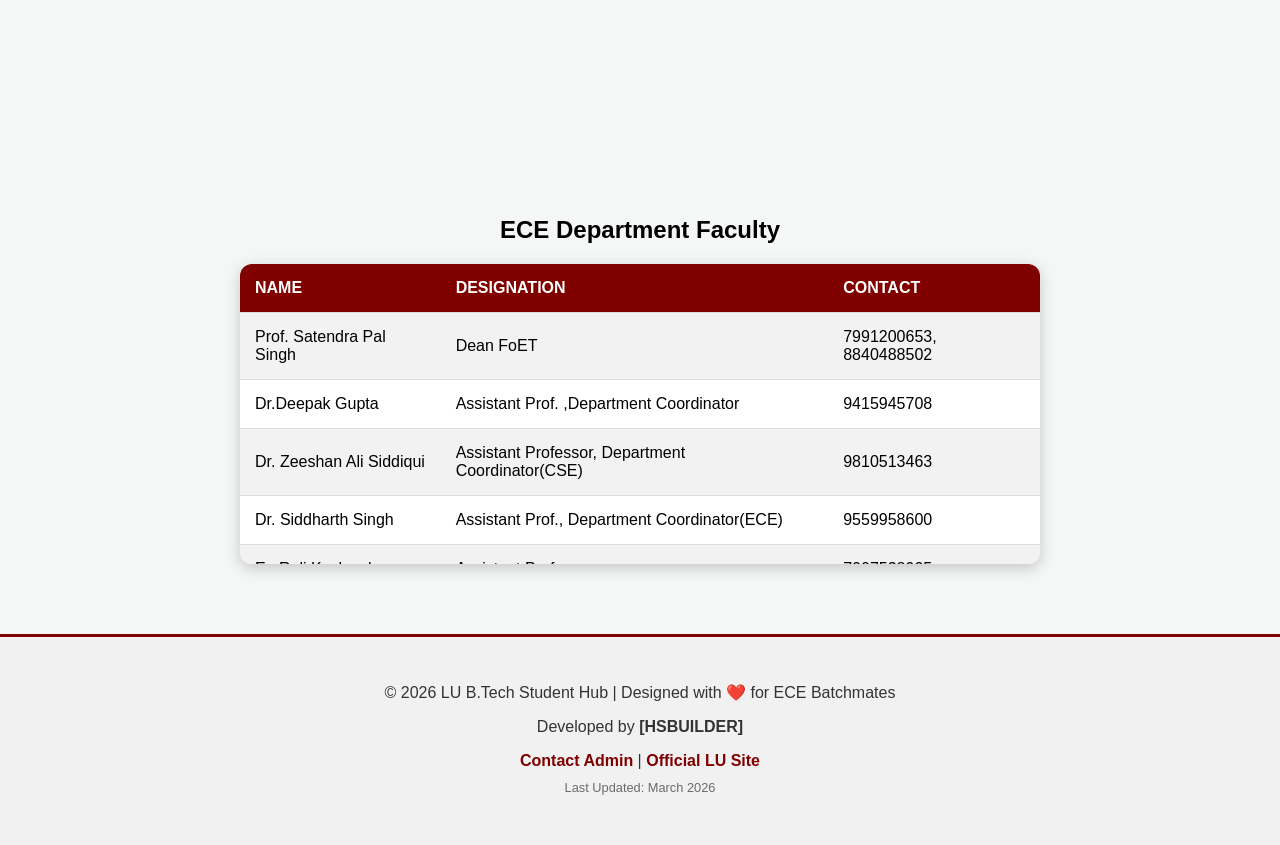
==== commit 7bf3e4ce: "Update index.html" ====
--- a/index.html
+++ b/index.html
@@ -3,7 +3,7 @@
 
 <head>
     <meta charset="UTF-8">
-    <meta name="viewport content=width=device-width, initial-scale=1.0">
+    <meta name="viewport" content="width=device-width, initial-scale=1.0">
     <title>LU B.Tech Student Hub</title>
     <link rel="stylesheet" href="style.css">
 </head>
--- a/style.css
+++ b/style.css
@@ -284,12 +284,16 @@
 }
 /* This restricts the table height and handles the scrolling */
 .table-slider-container {
-  max-height: 350px; /* Limits the viewable box to roughly 5 faculty rows */
+  max-height: 300px; /* Limits the viewable box to roughly 5 faculty rows */
   overflow-y: auto;  /* Adds the scroll bar on the right automatically */
-  border-radius: 12px; /* Smooth corners matching your container design */
+  overflow-x: auto;
+    border-radius: 12px; /* Smooth corners matching your container design */
   box-shadow: 0 4px 15px rgba(0, 0, 0, 0.2); /* Gives it depth */
 }
-
+.table-slider-container table{
+    min-width:600px;
+    width:100%;
+}
 /* Optional: Smooth out the scrollbar styling for a cleaner dark theme look */
 .table-slider-container::-webkit-scrollbar {
   width: 8px;
@@ -303,3 +307,38 @@
   background: #E03E1D; /* Uses your theme's orange accent color for the scrollbar handle */
   border-radius: 4px;
 }
+/* --- Mobile Responsive Rules --- */
+@media screen and (max-width: 768px) {
+  
+  /* 1. Reset your grid containers to layout vertically */
+  .card-container, 
+  .academic-resources-grid, 
+  .housing-grid {
+    display: flex;
+    flex-direction: column; /* Stacks items in 1 column instead of 2 side-by-side */
+    gap: 15px; /* Adds space between the stacked cards */
+    padding: 0 10px;
+  }
+
+  /* 2. Make individual cards take full width of the screen */
+  .card, .resource-box, .housing-card {
+    width: 100% !important; 
+    box-sizing: border-box;
+  }
+
+  /* 3. Handle the map element */
+  .map-container iframe, 
+  .map-containerimg {
+    width: 100% !important;
+    height: 250px; /* Make it a bit shorter so it fits nicely on a phone screen */
+  }
+
+  /* 4. Fix typography scaling for small screens */
+  h1 {
+    font-size: 1.8rem; /* Shrinks the main "LU: ECE HUB" header so it doesn't wrap awkwardly */
+  }
+  
+  h2 {
+    font-size: 1.4rem;
+  }
+}
